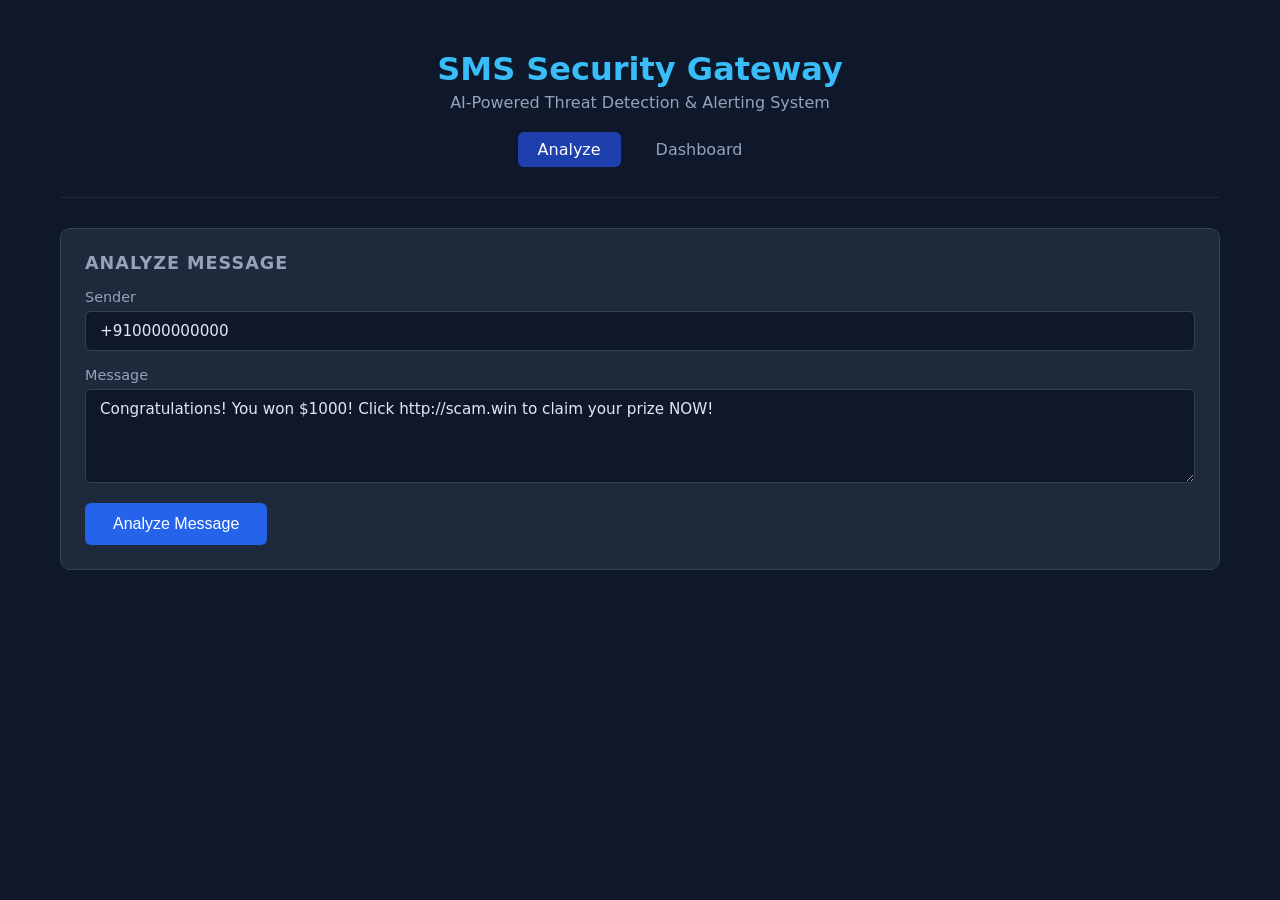
==== templates/index.html @ 4b948230 "AI-Based SMS Threat Detection & Security Monitoring System" ====
<!DOCTYPE html>
<html lang="en">
<head>
    <meta charset="UTF-8">
    <meta name="viewport" content="width=device-width, initial-scale=1.0">
    <title>SMS Security Gateway</title>
    <link rel="stylesheet" href="/static/style.css">
</head>
<body>
    <div class="container">
        <header>
            <h1>SMS Security Gateway</h1>
            <p class="subtitle">AI-Powered Threat Detection & Alerting System</p>
            <nav>
                <a href="/" class="active">Analyze</a>
                <a href="/dashboard">Dashboard</a>
            </nav>
        </header>

        <main>
            <div class="card analyze-card">
                <h2>Analyze Message</h2>
                <form id="analyzeForm">
                    <div class="form-group">
                        <label for="sender">Sender</label>
                        <input type="text" id="sender" placeholder="+919999999999" value="+910000000000">
                    </div>
                    <div class="form-group">
                        <label for="message">Message</label>
                        <textarea id="message" rows="4" placeholder="Enter SMS message to analyze...">Congratulations! You won $1000! Click http://scam.win to claim your prize NOW!</textarea>
                    </div>
                    <button type="submit" id="analyzeBtn">Analyze Message</button>
                </form>
            </div>

            <div id="resultSection" class="card result-card" style="display:none;">
                <h2>Analysis Result</h2>
                <div id="resultContent"></div>
            </div>
        </main>
    </div>

    <script>
        document.getElementById("analyzeForm").addEventListener("submit", async function(e) {
            e.preventDefault();
            const btn = document.getElementById("analyzeBtn");
            btn.textContent = "Analyzing...";
            btn.disabled = true;

            const sender = document.getElementById("sender").value;
            const message = document.getElementById("message").value;

            try {
                const response = await fetch("/api/analyze", {
                    method: "POST",
                    headers: {"Content-Type": "application/json"},
                    body: JSON.stringify({sender, message})
                });
                const data = await response.json();
                showResult(data);
            } catch(err) {
                alert("Error: " + err.message);
            }

            btn.textContent = "Analyze Message";
            btn.disabled = false;
        });

        function showResult(data) {
            const section = document.getElementById("resultSection");
            const content = document.getElementById("resultContent");

            const severityColors = {
                "LOW": "#22c55e",
                "MEDIUM": "#f59e0b",
                "HIGH": "#f97316",
                "CRITICAL": "#ef4444"
            };

            const color = severityColors[data.severity] || "#6b7280";

            content.innerHTML = `
                <div class="result-grid">
                    <div class="result-item">
                        <span class="result-label">ML Classification</span>
                        <span class="result-value" style="color:${data.label === 'SPAM' ? '#ef4444' : '#22c55e'}">${data.label}</span>
                    </div>
                    <div class="result-item">
                        <span class="result-label">Confidence</span>
                        <span class="result-value">${(data.confidence * 100).toFixed(1)}%</span>
                    </div>
                    <div class="result-item">
                        <span class="result-label">Risk Score</span>
                        <span class="result-value" style="color:${color}">${data.risk_score}/100</span>
                    </div>
                    <div class="result-item">
                        <span class="result-label">Severity</span>
                        <span class="severity-badge" style="background:${color}">${data.severity}</span>
                    </div>
                    <div class="result-item">
                        <span class="result-label">Action</span>
                        <span class="action-badge">${data.action}</span>
                    </div>
                    <div class="result-item">
                        <span class="result-label">Event ID</span>
                        <span class="result-value">#${data.event_id}</span>
                    </div>
                </div>
                <div class="reasons-section">
                    <h3>Threat Assessment</h3>
                    <ul class="reasons-list">
                        ${data.reasons.map(r => `<li>${r}</li>`).join("")}
                    </ul>
                </div>
                ${data.urls_found.length > 0 ? `
                <div class="urls-section">
                    <h3>URLs Detected</h3>
                    <ul class="urls-list">
                        ${data.urls_found.map(u => `<li>${u}</li>`).join("")}
                    </ul>
                </div>
                ` : ""}
                <div class="result-links">
                    <a href="/event/${data.event_id}">View Full Event</a>
                    <a href="/dashboard">View Dashboard</a>
                </div>
            `;
            section.style.display = "block";
        }
    </script>
</body>
</html>
---- static/style.css ----
* {
    margin: 0;
    padding: 0;
    box-sizing: border-box;
}

body {
    font-family: 'Segoe UI', system-ui, -apple-system, sans-serif;
    background: #0f172a;
    color: #e2e8f0;
    min-height: 100vh;
}

.container {
    max-width: 1200px;
    margin: 0 auto;
    padding: 20px;
}

header {
    text-align: center;
    padding: 30px 0;
    border-bottom: 1px solid #1e293b;
    margin-bottom: 30px;
}

header h1 {
    font-size: 2rem;
    color: #38bdf8;
    margin-bottom: 5px;
}

.subtitle {
    color: #94a3b8;
    margin-bottom: 20px;
}

nav {
    display: flex;
    justify-content: center;
    gap: 15px;
}

nav a {
    color: #94a3b8;
    text-decoration: none;
    padding: 8px 20px;
    border-radius: 6px;
    transition: all 0.2s;
}

nav a:hover {
    background: #1e293b;
    color: #e2e8f0;
}

nav a.active {
    background: #1e40af;
    color: #fff;
}

.card {
    background: #1e293b;
    border: 1px solid #334155;
    border-radius: 10px;
    padding: 24px;
    margin-bottom: 20px;
}

.card h2 {
    font-size: 1.1rem;
    color: #94a3b8;
    margin-bottom: 16px;
    text-transform: uppercase;
    letter-spacing: 1px;
    font-weight: 600;
}

.form-group {
    margin-bottom: 16px;
}

.form-group label {
    display: block;
    margin-bottom: 6px;
    color: #94a3b8;
    font-size: 0.9rem;
}

.form-group input,
.form-group textarea {
    width: 100%;
    padding: 10px 14px;
    background: #0f172a;
    border: 1px solid #334155;
    border-radius: 6px;
    color: #e2e8f0;
    font-size: 0.95rem;
    font-family: inherit;
}

.form-group input:focus,
.form-group textarea:focus {
    outline: none;
    border-color: #3b82f6;
    box-shadow: 0 0 0 3px rgba(59, 130, 246, 0.2);
}

button[type="submit"] {
    background: #2563eb;
    color: #fff;
    border: none;
    padding: 12px 28px;
    border-radius: 6px;
    font-size: 1rem;
    cursor: pointer;
    transition: background 0.2s;
}

button[type="submit"]:hover {
    background: #1d4ed8;
}

button[type="submit"]:disabled {
    background: #475569;
    cursor: not-allowed;
}

.stats-grid {
    display: grid;
    grid-template-columns: repeat(4, 1fr);
    gap: 16px;
    margin-bottom: 20px;
}

.stat-card {
    background: #1e293b;
    border: 1px solid #334155;
    border-radius: 10px;
    padding: 24px;
    text-align: center;
}

.stat-number {
    display: block;
    font-size: 2.5rem;
    font-weight: 700;
    color: #38bdf8;
}

.stat-card.spam .stat-number { color: #f97316; }
.stat-card.quarantine .stat-number { color: #ef4444; }
.stat-card.high .stat-number { color: #f59e0b; }

.stat-label {
    display: block;
    color: #94a3b8;
    font-size: 0.85rem;
    margin-top: 6px;
}

.result-grid {
    display: grid;
    grid-template-columns: repeat(3, 1fr);
    gap: 16px;
    margin-bottom: 20px;
}

.result-item {
    text-align: center;
    padding: 16px;
    background: #0f172a;
    border-radius: 8px;
}

.result-label {
    display: block;
    color: #94a3b8;
    font-size: 0.8rem;
    margin-bottom: 6px;
    text-transform: uppercase;
}

.result-value {
    font-size: 1.4rem;
    font-weight: 700;
}

.severity-badge,
.action-badge {
    display: inline-block;
    padding: 4px 12px;
    border-radius: 4px;
    font-size: 0.85rem;
    font-weight: 600;
}

.severity-badge { background: #475569; color: #fff; }
.sev-low { background: #22c55e; color: #fff; }
.sev-medium { background: #f59e0b; color: #000; }
.sev-high { background: #f97316; color: #fff; }
.sev-critical { background: #ef4444; color: #fff; }

.action-badge { background: #334155; color: #e2e8f0; }
.act-allow { background: #166534; color: #fff; }
.act-review { background: #854d0e; color: #fff; }
.act-quarantine { background: #991b1b; color: #fff; }

.reasons-section,
.urls-section {
    margin-top: 16px;
}

.reasons-section h3,
.urls-section h3 {
    color: #94a3b8;
    font-size: 0.9rem;
    margin-bottom: 10px;
}

.reasons-list,
.urls-list {
    list-style: none;
    padding: 0;
}

.reasons-list li,
.urls-list li {
    padding: 8px 12px;
    background: #0f172a;
    border-left: 3px solid #3b82f6;
    margin-bottom: 6px;
    border-radius: 0 4px 4px 0;
    font-size: 0.9rem;
}

.urls-list li {
    border-left-color: #f59e0b;
    color: #fbbf24;
}

.result-links {
    margin-top: 20px;
    display: flex;
    gap: 12px;
}

.result-links a {
    color: #3b82f6;
    text-decoration: none;
    font-size: 0.9rem;
}

.result-links a:hover {
    text-decoration: underline;
}

.events-table {
    width: 100%;
    border-collapse: collapse;
}

.events-table th {
    text-align: left;
    padding: 10px 12px;
    border-bottom: 2px solid #334155;
    color: #94a3b8;
    font-size: 0.8rem;
    text-transform: uppercase;
}

.events-table td {
    padding: 10px 12px;
    border-bottom: 1px solid #1e293b;
    font-size: 0.9rem;
}

.events-table tr:hover {
    background: #0f172a;
}

.events-table a {
    color: #3b82f6;
    text-decoration: none;
}

.msg-cell {
    max-width: 200px;
    overflow: hidden;
    text-overflow: ellipsis;
    white-space: nowrap;
}

.text-red { color: #ef4444; }
.text-green { color: #22c55e; }

.empty-state {
    text-align: center;
    padding: 40px;
    color: #64748b;
}

.empty-state a {
    color: #3b82f6;
}

.detail-grid {
    display: grid;
    grid-template-columns: repeat(auto-fit, minmax(200px, 1fr));
    gap: 16px;
    margin-bottom: 16px;
}

.detail-item {
    padding: 12px;
    background: #0f172a;
    border-radius: 6px;
}

.detail-label {
    display: block;
    color: #64748b;
    font-size: 0.8rem;
    margin-bottom: 4px;
    text-transform: uppercase;
}

.detail-value {
    font-size: 1.1rem;
    font-weight: 600;
}

.message-box {
    padding: 16px;
    background: #0f172a;
    border-radius: 6px;
    margin-top: 12px;
}

.message-box p {
    margin-top: 8px;
    line-height: 1.6;
    color: #e2e8f0;
}

.back-link {
    margin-top: 20px;
}

.back-link a {
    color: #3b82f6;
    text-decoration: none;
}

.bar-row {
    display: flex;
    align-items: center;
    gap: 12px;
    margin-bottom: 10px;
}

.bar-label {
    width: 80px;
    font-size: 0.85rem;
    color: #94a3b8;
}

.bar-track {
    flex: 1;
    height: 24px;
    background: #0f172a;
    border-radius: 4px;
    overflow: hidden;
}

.bar-fill {
    height: 100%;
    border-radius: 4px;
    transition: width 0.5s;
    min-width: 2px;
}

.bar-low { background: #22c55e; }
.bar-medium { background: #f59e0b; }
.bar-high { background: #f97316; }
.bar-critical { background: #ef4444; }

.bar-count {
    width: 40px;
    text-align: right;
    font-weight: 600;
    color: #e2e8f0;
}

@media (max-width: 768px) {
    .stats-grid { grid-template-columns: repeat(2, 1fr); }
    .result-grid { grid-template-columns: 1fr; }
}
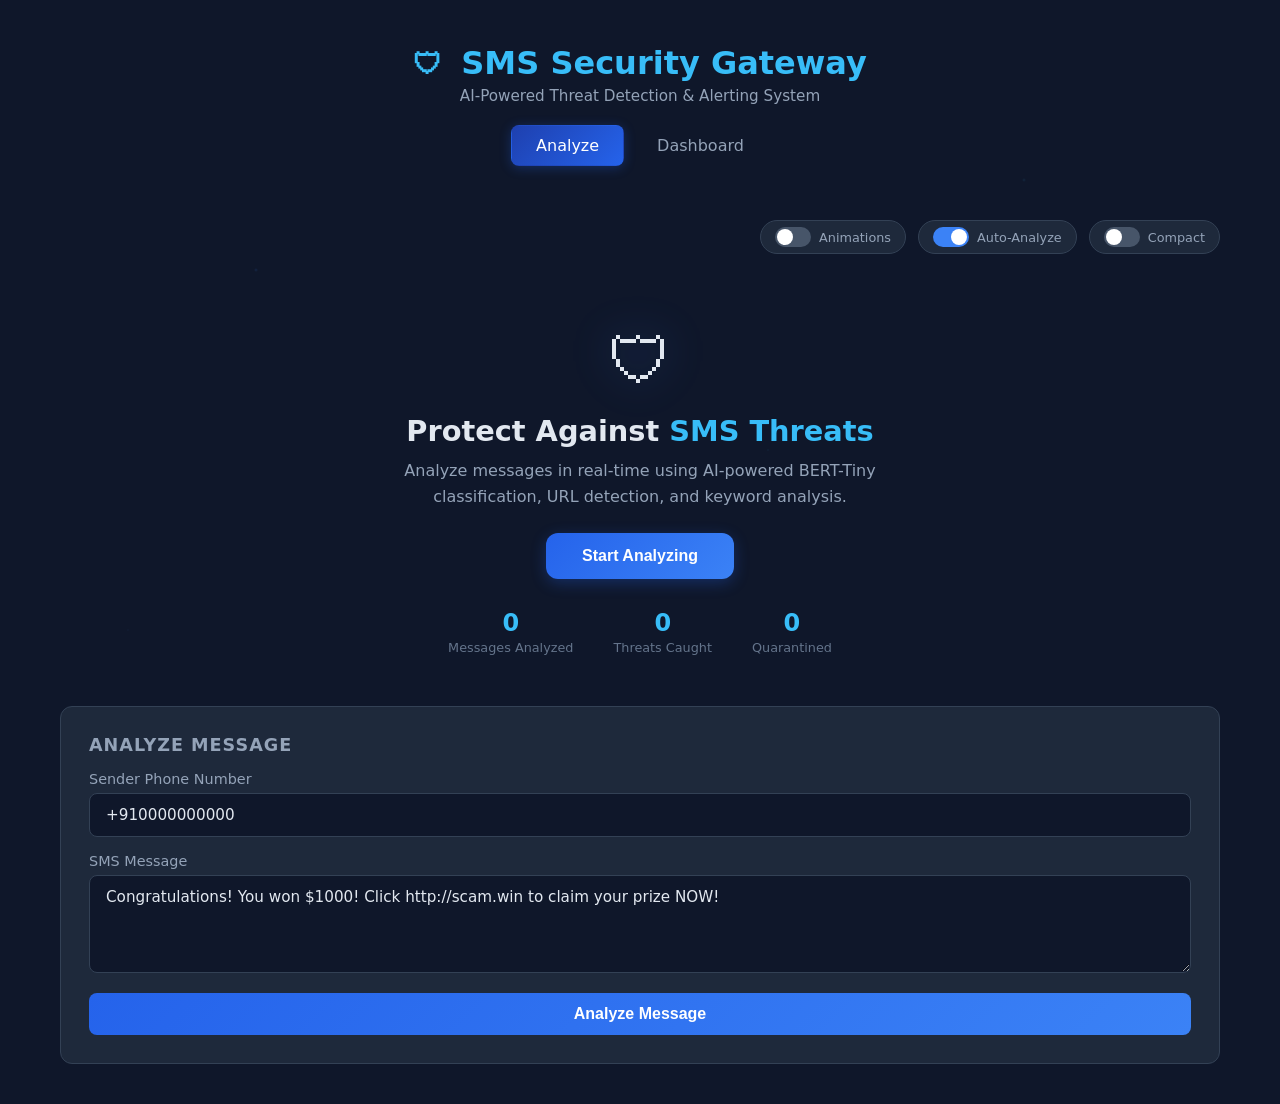
==== commit 0d78c197: "UI overhaul: hero landing page, animations, settings toggles, responsive design" ====
--- a/templates/index.html
+++ b/templates/index.html
@@ -9,7 +9,7 @@
 <body>
     <div class="container">
         <header>
-            <h1>SMS Security Gateway</h1>
+            <h1><span class="shield-icon">&#128737;</span> SMS Security Gateway</h1>
             <p class="subtitle">AI-Powered Threat Detection & Alerting System</p>
             <nav>
                 <a href="/" class="active">Analyze</a>
@@ -17,19 +17,55 @@
             </nav>
         </header>
 
+        <div class="settings-bar">
+            <div class="toggle-wrap" id="toggleAnimations" onclick="toggleSetting(this, 'animations')">
+                <div class="toggle-switch"></div>
+                <span>Animations</span>
+            </div>
+            <div class="toggle-wrap active" id="toggleAutoAnalyze" onclick="toggleSetting(this, 'autoAnalyze')">
+                <div class="toggle-switch"></div>
+                <span>Auto-Analyze</span>
+            </div>
+            <div class="toggle-wrap" id="toggleCompact" onclick="toggleSetting(this, 'compact')">
+                <div class="toggle-switch"></div>
+                <span>Compact</span>
+            </div>
+        </div>
+
+        <div id="heroSection" class="hero">
+            <span class="hero-shield">&#128737;</span>
+            <h2>Protect Against <span>SMS Threats</span></h2>
+            <p>Analyze messages in real-time using AI-powered BERT-Tiny classification, URL detection, and keyword analysis.</p>
+            <button class="hero-btn" onclick="scrollToAnalyzer()">Start Analyzing</button>
+            <div class="hero-stats">
+                <div class="hero-stat">
+                    <span class="hero-stat-num" id="heroTotal">0</span>
+                    <span class="hero-stat-label">Messages Analyzed</span>
+                </div>
+                <div class="hero-stat">
+                    <span class="hero-stat-num" id="heroSpam">0</span>
+                    <span class="hero-stat-label">Threats Caught</span>
+                </div>
+                <div class="hero-stat">
+                    <span class="hero-stat-num" id="heroQuarantine">0</span>
+                    <span class="hero-stat-label">Quarantined</span>
+                </div>
+            </div>
+        </div>
+
         <main>
-            <div class="card analyze-card">
+            <div class="card analyze-card animate-in" id="analyzeSection">
                 <h2>Analyze Message</h2>
                 <form id="analyzeForm">
                     <div class="form-group">
-                        <label for="sender">Sender</label>
+                        <label for="sender">Sender Phone Number</label>
                         <input type="text" id="sender" placeholder="+919999999999" value="+910000000000">
                     </div>
                     <div class="form-group">
-                        <label for="message">Message</label>
+                        <label for="message">SMS Message</label>
                         <textarea id="message" rows="4" placeholder="Enter SMS message to analyze...">Congratulations! You won $1000! Click http://scam.win to claim your prize NOW!</textarea>
                     </div>
-                    <button type="submit" id="analyzeBtn">Analyze Message</button>
+                    <button type="submit" class="btn-primary" id="analyzeBtn">Analyze Message</button>
                 </form>
             </div>
 
@@ -41,10 +77,57 @@
     </div>
 
     <script>
+        const settings = {
+            animations: false,
+            autoAnalyze: true,
+            compact: false
+        };
+
+        function toggleSetting(el, key) {
+            settings[key] = !settings[key];
+            el.classList.toggle('active');
+            document.body.classList.toggle('compact-mode', settings.compact);
+            if (key === 'animations') {
+                document.querySelectorAll('.card, .hero, .stat-card').forEach(el => {
+                    el.style.animation = settings.animations ? 'none' : '';
+                });
+            }
+        }
+
+        function scrollToAnalyzer() {
+            document.getElementById('analyzeSection').scrollIntoView({ behavior: 'smooth', block: 'start' });
+        }
+
+        async function loadHeroStats() {
+            try {
+                const r = await fetch('/api/stats');
+                const s = await r.json();
+                animateCounter('heroTotal', s.total || 0);
+                animateCounter('heroSpam', s.spam_detected || 0);
+                animateCounter('heroQuarantine', s.quarantined || 0);
+            } catch(e) {}
+        }
+
+        function animateCounter(id, target) {
+            const el = document.getElementById(id);
+            const duration = 800;
+            const start = parseInt(el.textContent) || 0;
+            const diff = target - start;
+            if (diff === 0) return;
+            const startTime = performance.now();
+            function step(now) {
+                const progress = Math.min((now - startTime) / duration, 1);
+                const eased = 1 - Math.pow(1 - progress, 3);
+                el.textContent = Math.round(start + diff * eased);
+                if (progress < 1) requestAnimationFrame(step);
+            }
+            requestAnimationFrame(step);
+        }
+
         document.getElementById("analyzeForm").addEventListener("submit", async function(e) {
             e.preventDefault();
             const btn = document.getElementById("analyzeBtn");
-            btn.textContent = "Analyzing...";
+            btn.innerHTML = '<span class="spinner"></span>Analyzing...';
             btn.disabled = true;
 
             const sender = document.getElementById("sender").value;
@@ -58,11 +141,12 @@
                 });
                 const data = await response.json();
                 showResult(data);
+                loadHeroStats();
             } catch(err) {
                 alert("Error: " + err.message);
             }
 
-            btn.textContent = "Analyze Message";
+            btn.innerHTML = 'Analyze Message';
             btn.disabled = false;
         });
 
@@ -76,57 +160,59 @@
                 "HIGH": "#f97316",
                 "CRITICAL": "#ef4444"
             };
-
             const color = severityColors[data.severity] || "#6b7280";
 
             content.innerHTML = `
                 <div class="result-grid">
-                    <div class="result-item">
+                    <div class="result-item animate-in animate-in-delay-1">
                         <span class="result-label">ML Classification</span>
                         <span class="result-value" style="color:${data.label === 'SPAM' ? '#ef4444' : '#22c55e'}">${data.label}</span>
                     </div>
-                    <div class="result-item">
+                    <div class="result-item animate-in animate-in-delay-2">
                         <span class="result-label">Confidence</span>
                         <span class="result-value">${(data.confidence * 100).toFixed(1)}%</span>
                     </div>
-                    <div class="result-item">
+                    <div class="result-item animate-in animate-in-delay-3">
                         <span class="result-label">Risk Score</span>
                         <span class="result-value" style="color:${color}">${data.risk_score}/100</span>
                     </div>
-                    <div class="result-item">
+                    <div class="result-item animate-in animate-in-delay-1">
                         <span class="result-label">Severity</span>
-                        <span class="severity-badge" style="background:${color}">${data.severity}</span>
-                    </div>
-                    <div class="result-item">
+                        <span class="severity-badge sev-${data.severity.toLowerCase()}">${data.severity}</span>
+                    </div>
+                    <div class="result-item animate-in animate-in-delay-2">
                         <span class="result-label">Action</span>
-                        <span class="action-badge">${data.action}</span>
-                    </div>
-                    <div class="result-item">
+                        <span class="action-badge act-${data.action.toLowerCase()}">${data.action}</span>
+                    </div>
+                    <div class="result-item animate-in animate-in-delay-3">
                         <span class="result-label">Event ID</span>
                         <span class="result-value">#${data.event_id}</span>
                     </div>
                 </div>
-                <div class="reasons-section">
+                <div class="reasons-section animate-in animate-in-delay-4">
                     <h3>Threat Assessment</h3>
                     <ul class="reasons-list">
                         ${data.reasons.map(r => `<li>${r}</li>`).join("")}
                     </ul>
                 </div>
                 ${data.urls_found.length > 0 ? `
-                <div class="urls-section">
+                <div class="urls-section animate-in animate-in-delay-4">
                     <h3>URLs Detected</h3>
                     <ul class="urls-list">
                         ${data.urls_found.map(u => `<li>${u}</li>`).join("")}
                     </ul>
                 </div>
                 ` : ""}
-                <div class="result-links">
-                    <a href="/event/${data.event_id}">View Full Event</a>
-                    <a href="/dashboard">View Dashboard</a>
+                <div class="result-links animate-in animate-in-delay-4">
+                    <a href="/event/${data.event_id}" class="btn-secondary">View Full Event</a>
+                    <a href="/dashboard" class="btn-secondary">View Dashboard</a>
                 </div>
             `;
             section.style.display = "block";
-        }
+            section.scrollIntoView({ behavior: "smooth", block: "start" });
+        }
+
+        loadHeroStats();
     </script>
 </body>
 </html>
--- a/static/style.css
+++ b/static/style.css
@@ -1,398 +1,212 @@
-* {
-    margin: 0;
-    padding: 0;
-    box-sizing: border-box;
+﻿*{margin:0;padding:0;box-sizing:border-box}
+:root{--bg:#0f172a;--bg-card:#1e293b;--bg-input:#0f172a;--border:#334155;--text:#e2e8f0;--text-muted:#94a3b8;--text-dim:#64748b;--primary:#3b82f6;--primary-glow:rgba(59,130,246,.4);--accent:#38bdf8;--green:#22c55e;--yellow:#f59e0b;--orange:#f97316;--red:#ef4444;--radius:12px;--radius-sm:8px;--shadow:0 4px 24px rgba(0,0,0,.3);--transition:.3s cubic-bezier(.4,0,.2,1)}
+body{font-family:'Segoe UI',system-ui,-apple-system,sans-serif;background:var(--bg);color:var(--text);min-height:100vh;overflow-x:hidden}
+
+/* ANIMATIONS */
+@keyframes fadeInUp{from{opacity:0;transform:translateY(30px)}to{opacity:1;transform:translateY(0)}}
+@keyframes fadeIn{from{opacity:0}to{opacity:1}}
+@keyframes slideInLeft{from{opacity:0;transform:translateX(-30px)}to{opacity:1;transform:translateX(0)}}
+@keyframes slideInRight{from{opacity:0;transform:translateX(30px)}to{opacity:1;transform:translateX(0)}}
+@keyframes pulse{0%,100%{transform:scale(1)}50%{transform:scale(1.05)}}
+@keyframes glow{0%,100%{box-shadow:0 0 5px var(--primary-glow)}50%{box-shadow:0 0 25px var(--primary-glow),0 0 50px rgba(59,130,246,.15)}}
+@keyframes float{0%,100%{transform:translateY(0)}50%{transform:translateY(-8px)}}
+@keyframes shimmer{0%{background-position:-200% 0}100%{background-position:200% 0}}
+@keyframes countUp{from{opacity:0;transform:scale(.5)}to{opacity:1;transform:scale(1)}}
+@keyframes barGrow{from{width:0}}
+@keyframes borderGlow{0%,100%{border-color:var(--border)}50%{border-color:var(--primary)}}
+@keyframes scanline{0%{top:-10%}100%{top:110%}}
+@keyframes spin{0%{transform:rotate(0deg)}100%{transform:rotate(360deg)}}
+@keyframes shake{0%,100%{transform:translateX(0)}25%{transform:translateX(-5px)}75%{transform:translateX(5px)}}
+
+.animate-in{animation:fadeInUp .5s ease forwards}
+.animate-in-delay-1{animation-delay:.1s;opacity:0}
+.animate-in-delay-2{animation-delay:.2s;opacity:0}
+.animate-in-delay-3{animation-delay:.3s;opacity:0}
+.animate-in-delay-4{animation-delay:.4s;opacity:0}
+
+/* PARTICLES BG */
+body::before{content:'';position:fixed;top:0;left:0;width:100%;height:100%;background:radial-gradient(2px 2px at 20% 30%,rgba(59,130,246,.15),transparent),radial-gradient(2px 2px at 80% 20%,rgba(56,189,248,.1),transparent),radial-gradient(2px 2px at 40% 80%,rgba(59,130,246,.08),transparent),radial-gradient(1px 1px at 60% 50%,rgba(56,189,248,.12),transparent),radial-gradient(1px 1px at 10% 70%,rgba(59,130,246,.1),transparent),radial-gradient(1px 1px at 90% 90%,rgba(56,189,248,.08),transparent);pointer-events:none;z-index:0}
+
+.container{max-width:1200px;margin:0 auto;padding:20px;position:relative;z-index:1}
+
+/* HEADER / NAV */
+header{text-align:center;padding:24px 0;margin-bottom:30px;animation:fadeIn .6s ease}
+header h1{font-size:2rem;color:var(--accent);margin-bottom:5px;animation:float 3s ease-in-out infinite;display:inline-block}
+header h1 .shield-icon{display:inline-block;margin-right:8px;font-size:1.8rem}
+.subtitle{color:var(--text-muted);margin-bottom:20px;font-size:.95rem}
+nav{display:flex;justify-content:center;gap:8px;flex-wrap:wrap}
+nav a{color:var(--text-muted);text-decoration:none;padding:10px 24px;border-radius:var(--radius-sm);transition:var(--transition);font-weight:500;position:relative;overflow:hidden;border:1px solid transparent}
+nav a::before{content:'';position:absolute;bottom:0;left:50%;width:0;height:2px;background:var(--primary);transition:var(--transition);transform:translateX(-50%)}
+nav a:hover{background:rgba(59,130,246,.1);color:var(--text);border-color:rgba(59,130,246,.2)}
+nav a:hover::before{width:60%}
+nav a.active{background:linear-gradient(135deg,#1e40af,#2563eb);color:#fff;border-color:transparent;box-shadow:0 2px 12px rgba(37,99,235,.3)}
+nav a.active::before{display:none}
+
+/* SETTINGS TOGGLE */
+.settings-bar{display:flex;justify-content:flex-end;gap:12px;margin-bottom:20px;animation:fadeIn .8s ease}
+.toggle-wrap{display:flex;align-items:center;gap:8px;background:var(--bg-card);padding:6px 14px;border-radius:20px;border:1px solid var(--border);font-size:.8rem;color:var(--text-muted);cursor:pointer;transition:var(--transition);user-select:none}
+.toggle-wrap:hover{border-color:var(--primary)}
+.toggle-switch{width:36px;height:20px;background:#475569;border-radius:10px;position:relative;transition:var(--transition);flex-shrink:0}
+.toggle-switch::after{content:'';position:absolute;top:2px;left:2px;width:16px;height:16px;background:#fff;border-radius:50%;transition:var(--transition)}
+.toggle-wrap.active .toggle-switch{background:var(--primary)}
+.toggle-wrap.active .toggle-switch::after{left:18px}
+
+/* HERO */
+.hero{text-align:center;padding:50px 20px;animation:fadeInUp .7s ease}
+.hero-shield{font-size:4rem;display:block;margin-bottom:16px;animation:float 2.5s ease-in-out infinite;filter:drop-shadow(0 0 20px rgba(59,130,246,.4))}
+.hero h2{font-size:1.8rem;color:var(--text);margin-bottom:10px}
+.hero h2 span{color:var(--accent)}
+.hero p{color:var(--text-muted);max-width:500px;margin:0 auto 24px;line-height:1.6}
+.hero-btn{display:inline-block;padding:14px 36px;background:linear-gradient(135deg,#2563eb,#3b82f6);color:#fff;text-decoration:none;border-radius:var(--radius);font-weight:600;font-size:1rem;transition:var(--transition);border:none;cursor:pointer;box-shadow:0 4px 15px rgba(37,99,235,.3);animation:glow 2s ease-in-out infinite}
+.hero-btn:hover{transform:translateY(-2px) scale(1.03);box-shadow:0 6px 25px rgba(37,99,235,.5)}
+.hero-btn:active{transform:translateY(0) scale(.98)}
+.hero-stats{display:flex;justify-content:center;gap:40px;margin-top:30px;flex-wrap:wrap}
+.hero-stat{text-align:center}
+.hero-stat-num{display:block;font-size:1.5rem;font-weight:700;color:var(--accent)}
+.hero-stat-label{font-size:.8rem;color:var(--text-dim)}
+
+/* CARDS */
+.card{background:var(--bg-card);border:1px solid var(--border);border-radius:var(--radius);padding:28px;margin-bottom:20px;transition:var(--transition);position:relative;overflow:hidden}
+.card::before{content:'';position:absolute;top:0;left:0;right:0;height:2px;background:linear-gradient(90deg,transparent,var(--primary),transparent);opacity:0;transition:var(--transition)}
+.card:hover{border-color:rgba(59,130,246,.3);box-shadow:var(--shadow);transform:translateY(-2px)}
+.card:hover::before{opacity:1}
+.card h2{font-size:1.1rem;color:var(--text-muted);margin-bottom:16px;text-transform:uppercase;letter-spacing:1px;font-weight:600}
+
+/* FORMS */
+.form-group{margin-bottom:16px}
+.form-group label{display:block;margin-bottom:6px;color:var(--text-muted);font-size:.9rem;font-weight:500}
+.form-group input,.form-group textarea{width:100%;padding:12px 16px;background:var(--bg-input);border:1px solid var(--border);border-radius:var(--radius-sm);color:var(--text);font-size:.95rem;font-family:inherit;transition:var(--transition)}
+.form-group input:focus,.form-group textarea:focus{outline:none;border-color:var(--primary);box-shadow:0 0 0 3px rgba(59,130,246,.2);animation:borderGlow 1s ease}
+.form-group input::placeholder,.form-group textarea::placeholder{color:var(--text-dim)}
+
+/* BUTTONS */
+.btn-primary{background:linear-gradient(135deg,#2563eb,#3b82f6);color:#fff;border:none;padding:12px 28px;border-radius:var(--radius-sm);font-size:1rem;font-weight:600;cursor:pointer;transition:var(--transition);position:relative;overflow:hidden;width:100%}
+.btn-primary::before{content:'';position:absolute;top:0;left:-100%;width:100%;height:100%;background:linear-gradient(90deg,transparent,rgba(255,255,255,.15),transparent);transition:left .5s}
+.btn-primary:hover::before{left:100%}
+.btn-primary:hover{transform:translateY(-2px);box-shadow:0 4px 20px rgba(37,99,235,.4)}
+.btn-primary:active{transform:translateY(0) scale(.98)}
+.btn-primary:disabled{background:linear-gradient(135deg,#475569,#64748b);cursor:not-allowed;transform:none;box-shadow:none}
+.btn-primary:disabled::before{display:none}
+
+.btn-secondary{background:transparent;color:var(--primary);border:1px solid var(--primary);padding:10px 24px;border-radius:var(--radius-sm);font-size:.9rem;font-weight:500;cursor:pointer;transition:var(--transition);text-decoration:none;display:inline-block}
+.btn-secondary:hover{background:rgba(59,130,246,.1);transform:translateY(-1px)}
+
+.btn-danger{background:linear-gradient(135deg,#dc2626,#ef4444);color:#fff;border:none;padding:10px 24px;border-radius:var(--radius-sm);font-size:.9rem;font-weight:500;cursor:pointer;transition:var(--transition)}
+.btn-danger:hover{transform:translateY(-1px);box-shadow:0 4px 15px rgba(239,68,68,.3)}
+
+/* SPINNER */
+.spinner{display:inline-block;width:20px;height:20px;border:3px solid rgba(255,255,255,.3);border-radius:50%;border-top-color:#fff;animation:spin .6s linear infinite;vertical-align:middle;margin-right:8px}
+
+/* STATS GRID */
+.stats-grid{display:grid;grid-template-columns:repeat(4,1fr);gap:16px;margin-bottom:20px}
+.stat-card{background:var(--bg-card);border:1px solid var(--border);border-radius:var(--radius);padding:24px;text-align:center;transition:var(--transition);cursor:default;position:relative;overflow:hidden}
+.stat-card::after{content:'';position:absolute;top:0;left:0;right:0;height:3px;background:var(--accent)}
+.stat-card.spam::after{background:var(--orange)}
+.stat-card.quarantine::after{background:var(--red)}
+.stat-card.high::after{background:var(--yellow)}
+.stat-card:hover{transform:translateY(-4px);box-shadow:var(--shadow);border-color:rgba(59,130,246,.3)}
+.stat-number{display:block;font-size:2.5rem;font-weight:700;color:var(--accent);animation:countUp .6s ease}
+.stat-card.spam .stat-number{color:var(--orange)}
+.stat-card.quarantine .stat-number{color:var(--red)}
+.stat-card.high .stat-number{color:var(--yellow)}
+.stat-label{display:block;color:var(--text-muted);font-size:.85rem;margin-top:6px}
+
+/* RESULT GRID */
+.result-grid{display:grid;grid-template-columns:repeat(3,1fr);gap:16px;margin-bottom:20px}
+.result-item{text-align:center;padding:16px;background:var(--bg-input);border-radius:var(--radius-sm);transition:var(--transition)}
+.result-item:hover{background:rgba(59,130,246,.05);transform:scale(1.02)}
+.result-label{display:block;color:var(--text-muted);font-size:.8rem;margin-bottom:6px;text-transform:uppercase;letter-spacing:.5px}
+.result-value{font-size:1.4rem;font-weight:700}
+
+/* BADGES */
+.severity-badge,.action-badge{display:inline-block;padding:4px 12px;border-radius:20px;font-size:.85rem;font-weight:600;transition:var(--transition)}
+.severity-badge{background:#475569;color:#fff}
+.sev-low{background:rgba(34,197,94,.15);color:var(--green);border:1px solid rgba(34,197,94,.3)}
+.sev-medium{background:rgba(245,158,11,.15);color:var(--yellow);border:1px solid rgba(245,158,11,.3)}
+.sev-high{background:rgba(249,115,22,.15);color:var(--orange);border:1px solid rgba(249,115,22,.3)}
+.sev-critical{background:rgba(239,68,68,.15);color:var(--red);border:1px solid rgba(239,68,68,.3);animation:pulse 2s ease-in-out infinite}
+.action-badge{background:#334155;color:var(--text)}
+.act-allow{background:rgba(34,197,94,.15);color:var(--green);border:1px solid rgba(34,197,94,.3)}
+.act-review{background:rgba(245,158,11,.15);color:var(--yellow);border:1px solid rgba(245,158,11,.3)}
+.act-quarantine{background:rgba(239,68,68,.15);color:var(--red);border:1px solid rgba(239,68,68,.3)}
+
+/* REASONS / URLS */
+.reasons-section,.urls-section{margin-top:16px}
+.reasons-section h3,.urls-section h3{color:var(--text-muted);font-size:.9rem;margin-bottom:10px}
+.reasons-list,.urls-list{list-style:none;padding:0}
+.reasons-list li,.urls-list li{padding:10px 14px;background:var(--bg-input);border-left:3px solid var(--primary);margin-bottom:6px;border-radius:0 var(--radius-sm) var(--radius-sm) 0;font-size:.9rem;transition:var(--transition)}
+.reasons-list li:hover,.urls-list li:hover{transform:translateX(4px);border-left-width:5px}
+.urls-list li{border-left-color:var(--yellow);color:#fbbf24}
+
+/* RESULT LINKS */
+.result-links{margin-top:20px;display:flex;gap:12px;flex-wrap:wrap}
+
+/* TABLE */
+.events-table{width:100%;border-collapse:collapse}
+.events-table th{text-align:left;padding:12px;border-bottom:2px solid var(--border);color:var(--text-muted);font-size:.8rem;text-transform:uppercase;letter-spacing:.5px}
+.events-table td{padding:12px;border-bottom:1px solid rgba(30,41,59,.5);font-size:.9rem;transition:var(--transition)}
+.events-table tr{transition:var(--transition)}
+.events-table tbody tr:hover{background:rgba(59,130,246,.05)}
+.events-table a{color:var(--primary);text-decoration:none;transition:var(--transition)}
+.events-table a:hover{color:var(--accent);text-decoration:underline}
+.msg-cell{max-width:200px;overflow:hidden;text-overflow:ellipsis;white-space:nowrap}
+.text-red{color:var(--red)}
+.text-green{color:var(--green)}
+
+.empty-state{text-align:center;padding:40px;color:var(--text-dim)}
+.empty-state a{color:var(--primary)}
+
+/* DETAIL VIEW */
+.detail-grid{display:grid;grid-template-columns:repeat(auto-fit,minmax(200px,1fr));gap:16px;margin-bottom:16px}
+.detail-item{padding:14px;background:var(--bg-input);border-radius:var(--radius-sm);transition:var(--transition);border:1px solid transparent}
+.detail-item:hover{border-color:rgba(59,130,246,.2)}
+.detail-label{display:block;color:var(--text-dim);font-size:.8rem;margin-bottom:4px;text-transform:uppercase;letter-spacing:.5px}
+.detail-value{font-size:1.1rem;font-weight:600}
+.message-box{padding:16px;background:var(--bg-input);border-radius:var(--radius-sm);margin-top:12px;border:1px solid var(--border)}
+.message-box p{margin-top:8px;line-height:1.6;color:var(--text)}
+.back-link{margin-top:20px}
+.back-link a{color:var(--primary);text-decoration:none;transition:var(--transition);display:inline-flex;align-items:center;gap:6px}
+.back-link a:hover{color:var(--accent);transform:translateX(-4px)}
+
+/* BAR CHART */
+.bar-row{display:flex;align-items:center;gap:12px;margin-bottom:10px}
+.bar-label{width:80px;font-size:.85rem;color:var(--text-muted)}
+.bar-track{flex:1;height:28px;background:var(--bg-input);border-radius:var(--radius-sm);overflow:hidden}
+.bar-fill{height:100%;border-radius:var(--radius-sm);transition:width 1s cubic-bezier(.4,0,.2,1);min-width:2px;position:relative}
+.bar-fill::after{content:'';position:absolute;top:0;left:0;right:0;bottom:0;background:linear-gradient(90deg,transparent,rgba(255,255,255,.1),transparent);animation:shimmer 2s infinite}
+.bar-low{background:linear-gradient(90deg,#16a34a,#22c55e)}
+.bar-medium{background:linear-gradient(90deg,#d97706,#f59e0b)}
+.bar-high{background:linear-gradient(90deg,#ea580c,#f97316)}
+.bar-critical{background:linear-gradient(90deg,#dc2626,#ef4444)}
+.bar-count{width:40px;text-align:right;font-weight:600;color:var(--text)}
+
+/* MOBILE NAV */
+.mobile-menu-btn{display:none;background:none;border:none;color:var(--text);font-size:1.5rem;cursor:pointer;padding:8px}
+
+/* RESPONSIVE */
+@media(max-width:900px){
+    .stats-grid{grid-template-columns:repeat(2,1fr)}
+    .result-grid{grid-template-columns:repeat(2,1fr)}
+    .hero h2{font-size:1.4rem}
+    header h1{font-size:1.6rem}
 }
-
-body {
-    font-family: 'Segoe UI', system-ui, -apple-system, sans-serif;
-    background: #0f172a;
-    color: #e2e8f0;
-    min-height: 100vh;
+@media(max-width:600px){
+    .container{padding:12px}
+    .stats-grid{grid-template-columns:1fr}
+    .result-grid{grid-template-columns:1fr}
+    .hero{padding:30px 10px}
+    .hero-shield{font-size:3rem}
+    .hero h2{font-size:1.2rem}
+    .hero-stats{gap:20px}
+    .stat-number{font-size:2rem}
+    .card{padding:20px}
+    nav a{padding:8px 16px;font-size:.9rem}
+    .settings-bar{flex-wrap:wrap;justify-content:center}
+    .detail-grid{grid-template-columns:1fr}
+    .events-table{font-size:.8rem}
+    .events-table th,.events-table td{padding:8px 6px}
+    .msg-cell{max-width:100px}
+    .result-links{flex-direction:column}
+    .result-links .btn-secondary{text-align:center}
+    .bar-label{width:60px;font-size:.75rem}
 }
-
-.container {
-    max-width: 1200px;
-    margin: 0 auto;
-    padding: 20px;
-}
-
-header {
-    text-align: center;
-    padding: 30px 0;
-    border-bottom: 1px solid #1e293b;
-    margin-bottom: 30px;
-}
-
-header h1 {
-    font-size: 2rem;
-    color: #38bdf8;
-    margin-bottom: 5px;
-}
-
-.subtitle {
-    color: #94a3b8;
-    margin-bottom: 20px;
-}
-
-nav {
-    display: flex;
-    justify-content: center;
-    gap: 15px;
-}
-
-nav a {
-    color: #94a3b8;
-    text-decoration: none;
-    padding: 8px 20px;
-    border-radius: 6px;
-    transition: all 0.2s;
-}
-
-nav a:hover {
-    background: #1e293b;
-    color: #e2e8f0;
-}
-
-nav a.active {
-    background: #1e40af;
-    color: #fff;
-}
-
-.card {
-    background: #1e293b;
-    border: 1px solid #334155;
-    border-radius: 10px;
-    padding: 24px;
-    margin-bottom: 20px;
-}
-
-.card h2 {
-    font-size: 1.1rem;
-    color: #94a3b8;
-    margin-bottom: 16px;
-    text-transform: uppercase;
-    letter-spacing: 1px;
-    font-weight: 600;
-}
-
-.form-group {
-    margin-bottom: 16px;
-}
-
-.form-group label {
-    display: block;
-    margin-bottom: 6px;
-    color: #94a3b8;
-    font-size: 0.9rem;
-}
-
-.form-group input,
-.form-group textarea {
-    width: 100%;
-    padding: 10px 14px;
-    background: #0f172a;
-    border: 1px solid #334155;
-    border-radius: 6px;
-    color: #e2e8f0;
-    font-size: 0.95rem;
-    font-family: inherit;
-}
-
-.form-group input:focus,
-.form-group textarea:focus {
-    outline: none;
-    border-color: #3b82f6;
-    box-shadow: 0 0 0 3px rgba(59, 130, 246, 0.2);
-}
-
-button[type="submit"] {
-    background: #2563eb;
-    color: #fff;
-    border: none;
-    padding: 12px 28px;
-    border-radius: 6px;
-    font-size: 1rem;
-    cursor: pointer;
-    transition: background 0.2s;
-}
-
-button[type="submit"]:hover {
-    background: #1d4ed8;
-}
-
-button[type="submit"]:disabled {
-    background: #475569;
-    cursor: not-allowed;
-}
-
-.stats-grid {
-    display: grid;
-    grid-template-columns: repeat(4, 1fr);
-    gap: 16px;
-    margin-bottom: 20px;
-}
-
-.stat-card {
-    background: #1e293b;
-    border: 1px solid #334155;
-    border-radius: 10px;
-    padding: 24px;
-    text-align: center;
-}
-
-.stat-number {
-    display: block;
-    font-size: 2.5rem;
-    font-weight: 700;
-    color: #38bdf8;
-}
-
-.stat-card.spam .stat-number { color: #f97316; }
-.stat-card.quarantine .stat-number { color: #ef4444; }
-.stat-card.high .stat-number { color: #f59e0b; }
-
-.stat-label {
-    display: block;
-    color: #94a3b8;
-    font-size: 0.85rem;
-    margin-top: 6px;
-}
-
-.result-grid {
-    display: grid;
-    grid-template-columns: repeat(3, 1fr);
-    gap: 16px;
-    margin-bottom: 20px;
-}
-
-.result-item {
-    text-align: center;
-    padding: 16px;
-    background: #0f172a;
-    border-radius: 8px;
-}
-
-.result-label {
-    display: block;
-    color: #94a3b8;
-    font-size: 0.8rem;
-    margin-bottom: 6px;
-    text-transform: uppercase;
-}
-
-.result-value {
-    font-size: 1.4rem;
-    font-weight: 700;
-}
-
-.severity-badge,
-.action-badge {
-    display: inline-block;
-    padding: 4px 12px;
-    border-radius: 4px;
-    font-size: 0.85rem;
-    font-weight: 600;
-}
-
-.severity-badge { background: #475569; color: #fff; }
-.sev-low { background: #22c55e; color: #fff; }
-.sev-medium { background: #f59e0b; color: #000; }
-.sev-high { background: #f97316; color: #fff; }
-.sev-critical { background: #ef4444; color: #fff; }
-
-.action-badge { background: #334155; color: #e2e8f0; }
-.act-allow { background: #166534; color: #fff; }
-.act-review { background: #854d0e; color: #fff; }
-.act-quarantine { background: #991b1b; color: #fff; }
-
-.reasons-section,
-.urls-section {
-    margin-top: 16px;
-}
-
-.reasons-section h3,
-.urls-section h3 {
-    color: #94a3b8;
-    font-size: 0.9rem;
-    margin-bottom: 10px;
-}
-
-.reasons-list,
-.urls-list {
-    list-style: none;
-    padding: 0;
-}
-
-.reasons-list li,
-.urls-list li {
-    padding: 8px 12px;
-    background: #0f172a;
-    border-left: 3px solid #3b82f6;
-    margin-bottom: 6px;
-    border-radius: 0 4px 4px 0;
-    font-size: 0.9rem;
-}
-
-.urls-list li {
-    border-left-color: #f59e0b;
-    color: #fbbf24;
-}
-
-.result-links {
-    margin-top: 20px;
-    display: flex;
-    gap: 12px;
-}
-
-.result-links a {
-    color: #3b82f6;
-    text-decoration: none;
-    font-size: 0.9rem;
-}
-
-.result-links a:hover {
-    text-decoration: underline;
-}
-
-.events-table {
-    width: 100%;
-    border-collapse: collapse;
-}
-
-.events-table th {
-    text-align: left;
-    padding: 10px 12px;
-    border-bottom: 2px solid #334155;
-    color: #94a3b8;
-    font-size: 0.8rem;
-    text-transform: uppercase;
-}
-
-.events-table td {
-    padding: 10px 12px;
-    border-bottom: 1px solid #1e293b;
-    font-size: 0.9rem;
-}
-
-.events-table tr:hover {
-    background: #0f172a;
-}
-
-.events-table a {
-    color: #3b82f6;
-    text-decoration: none;
-}
-
-.msg-cell {
-    max-width: 200px;
-    overflow: hidden;
-    text-overflow: ellipsis;
-    white-space: nowrap;
-}
-
-.text-red { color: #ef4444; }
-.text-green { color: #22c55e; }
-
-.empty-state {
-    text-align: center;
-    padding: 40px;
-    color: #64748b;
-}
-
-.empty-state a {
-    color: #3b82f6;
-}
-
-.detail-grid {
-    display: grid;
-    grid-template-columns: repeat(auto-fit, minmax(200px, 1fr));
-    gap: 16px;
-    margin-bottom: 16px;
-}
-
-.detail-item {
-    padding: 12px;
-    background: #0f172a;
-    border-radius: 6px;
-}
-
-.detail-label {
-    display: block;
-    color: #64748b;
-    font-size: 0.8rem;
-    margin-bottom: 4px;
-    text-transform: uppercase;
-}
-
-.detail-value {
-    font-size: 1.1rem;
-    font-weight: 600;
-}
-
-.message-box {
-    padding: 16px;
-    background: #0f172a;
-    border-radius: 6px;
-    margin-top: 12px;
-}
-
-.message-box p {
-    margin-top: 8px;
-    line-height: 1.6;
-    color: #e2e8f0;
-}
-
-.back-link {
-    margin-top: 20px;
-}
-
-.back-link a {
-    color: #3b82f6;
-    text-decoration: none;
-}
-
-.bar-row {
-    display: flex;
-    align-items: center;
-    gap: 12px;
-    margin-bottom: 10px;
-}
-
-.bar-label {
-    width: 80px;
-    font-size: 0.85rem;
-    color: #94a3b8;
-}
-
-.bar-track {
-    flex: 1;
-    height: 24px;
-    background: #0f172a;
-    border-radius: 4px;
-    overflow: hidden;
-}
-
-.bar-fill {
-    height: 100%;
-    border-radius: 4px;
-    transition: width 0.5s;
-    min-width: 2px;
-}
-
-.bar-low { background: #22c55e; }
-.bar-medium { background: #f59e0b; }
-.bar-high { background: #f97316; }
-.bar-critical { background: #ef4444; }
-
-.bar-count {
-    width: 40px;
-    text-align: right;
-    font-weight: 600;
-    color: #e2e8f0;
-}
-
-@media (max-width: 768px) {
-    .stats-grid { grid-template-columns: repeat(2, 1fr); }
-    .result-grid { grid-template-columns: 1fr; }
-}
